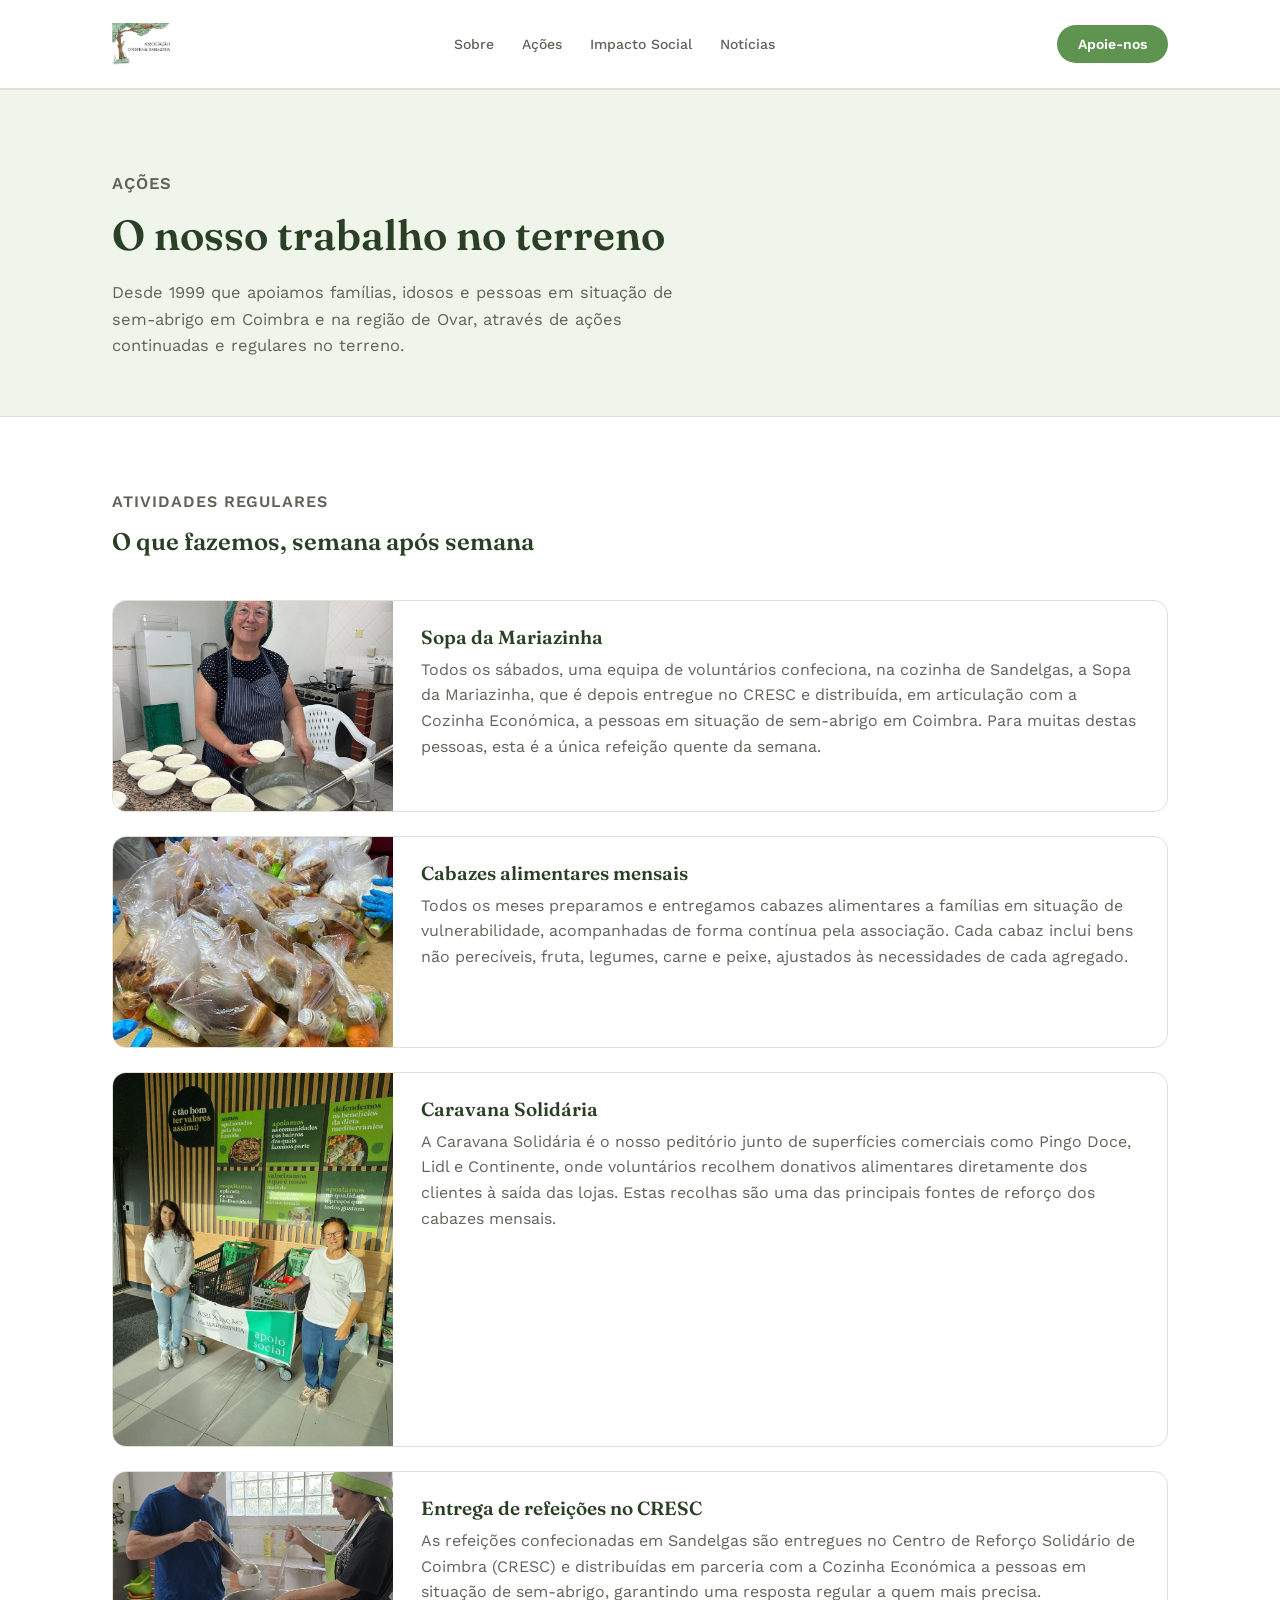
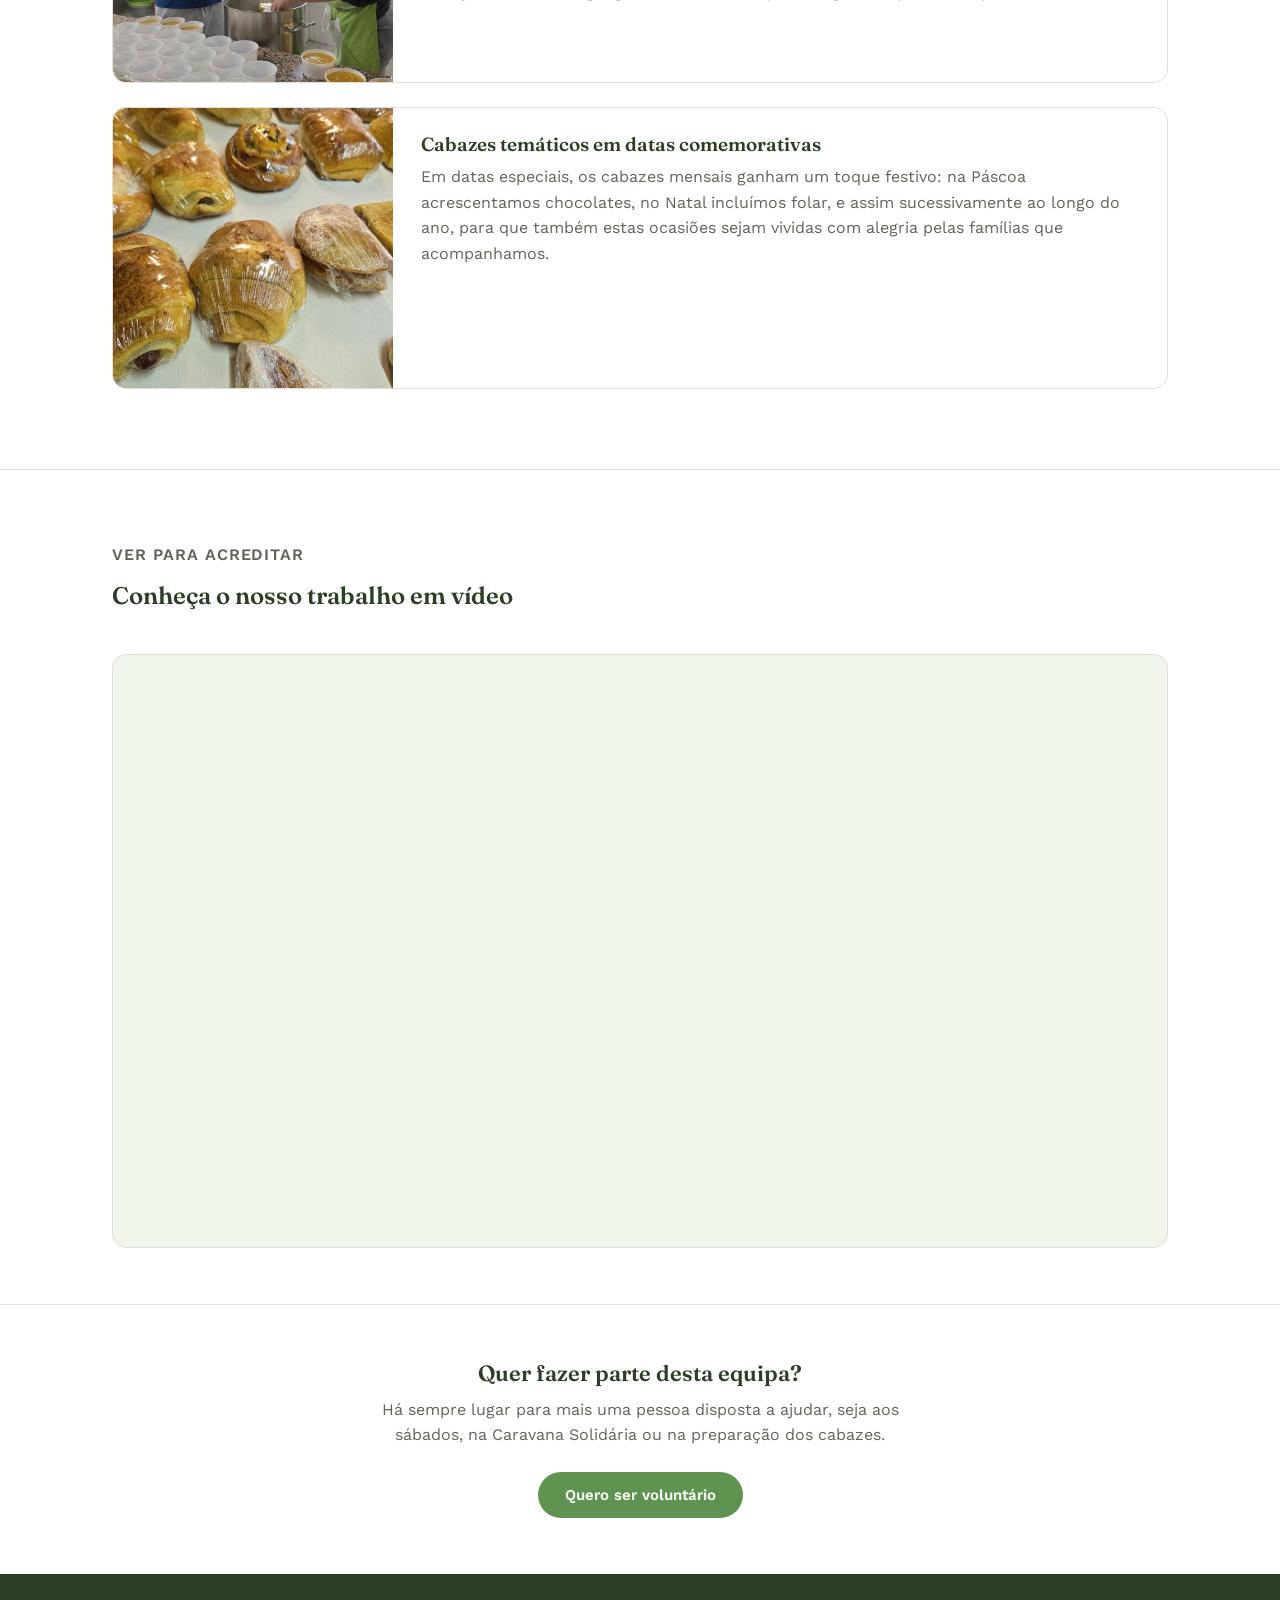
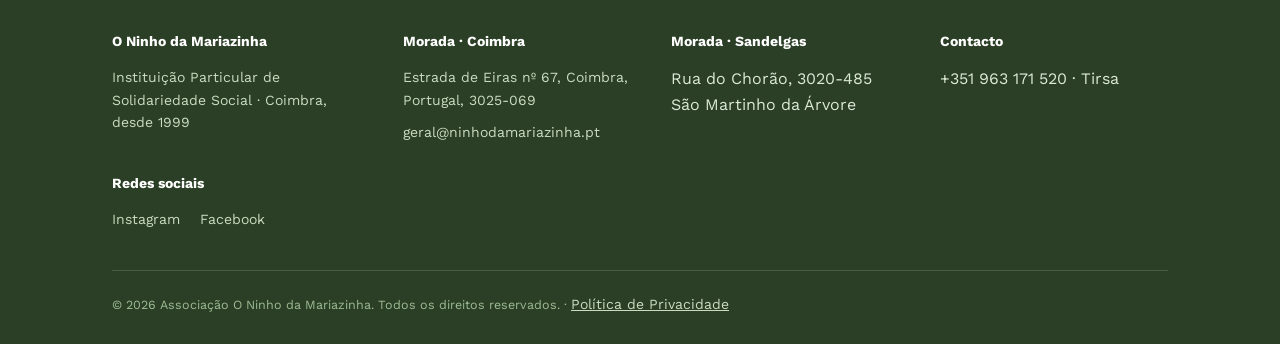
==== acoes.html @ 470adc54 "Primeira versão do site Upload inicial: páginas HTML, CSS, JS e imagens" ====
<!DOCTYPE html>
<html lang="pt-PT">
<head>
<meta charset="UTF-8">
<meta name="viewport" content="width=device-width, initial-scale=1.0">
<title>Ações · O Ninho da Mariazinha</title>
<link rel="preconnect" href="https://fonts.googleapis.com">
<link rel="preconnect" href="https://fonts.gstatic.com" crossorigin>
<link href="https://fonts.googleapis.com/css2?family=Fraunces:opsz,wght@9..144,450;9..144,560;9..144,650&family=Work+Sans:wght@400;500;600&display=swap" rel="stylesheet">
<link rel="stylesheet" href="css/style.css">
</head>
<body>
<header>
  <nav class="wrap">
    <a class="brand" href="index.html">
      <img src="images/logo.jpg" alt="Logótipo da Associação O Ninho da Mariazinha">
    </a>
    <div class="navlinks">
      <a href="sobre.html">Sobre</a>
      <a href="acoes.html">Ações</a>
      <a href="impacto.html">Impacto Social</a>
      <a href="noticias.html">Notícias</a>
    </div>
    <div class="nav-actions">
      <button type="button" class="btn btn-solid" data-modal-open="modal-apoiar" style="padding:10px 20px;font-size:14px;">Apoie-nos</button>
      <button type="button" class="nav-toggle" id="navToggle" aria-label="Abrir menu" aria-controls="mobileMenu" aria-expanded="false">
        <span></span><span></span><span></span>
      </button>
    </div>
  </nav>
  <div class="mobile-menu" id="mobileMenu">
    <a href="sobre.html">Sobre</a>
    <a href="acoes.html">Ações</a>
    <a href="impacto.html">Impacto Social</a>
    <a href="noticias.html">Notícias</a>
  </div>
</header>
<section class="page-hero">
  <div class="wrap">
    <p class="eyebrow">Ações</p>
    <h1>O nosso trabalho no terreno</h1>
    <p>Desde 1999 que apoiamos famílias, idosos e pessoas em situação de sem-abrigo em Coimbra e na região de Ovar, através de ações continuadas e regulares no terreno.</p>
  </div>
</section>
<section class="page-section">
  <div class="wrap">
    <div class="section-head">
      <p class="eyebrow">Atividades regulares</p>
      <h2 style="font-size:24px;">O que fazemos, semana após semana</h2>
    </div>

    <div class="activity-card">
      <img src="images/hero-sopa.jpg" alt="Voluntária serve sopa com um sorriso, junto a tigelas em fila">
      <div class="activity-card-body">
        <h3>Sopa da Mariazinha</h3>
        <p>Todos os sábados, uma equipa de voluntários confeciona, na cozinha de Sandelgas, a Sopa da Mariazinha, que é depois entregue no CRESC e distribuída, em articulação com a Cozinha Económica, a pessoas em situação de sem-abrigo em Coimbra. Para muitas destas pessoas, esta é a única refeição quente da semana.</p>
      </div>
    </div>

    <div class="activity-card">
      <img src="images/hero-cabazes.jpg" alt="Voluntários preparam sacos com pão e fruta para os cabazes">
      <div class="activity-card-body">
        <h3>Cabazes alimentares mensais</h3>
        <p>Todos os meses preparamos e entregamos cabazes alimentares a famílias em situação de vulnerabilidade, acompanhadas de forma contínua pela associação. Cada cabaz inclui bens não perecíveis, fruta, legumes, carne e peixe, ajustados às necessidades de cada agregado.</p>
      </div>
    </div>

    <div class="activity-card">
      <img src="images/caravana-pingo-doce.jpg" alt="Voluntárias junto a carrinhos de donativos recolhidos numa loja Pingo Doce">
      <div class="activity-card-body">
        <h3>Caravana Solidária</h3>
        <p>A Caravana Solidária é o nosso peditório junto de superfícies comerciais como Pingo Doce, Lidl e Continente, onde voluntários recolhem donativos alimentares diretamente dos clientes à saída das lojas. Estas recolhas são uma das principais fontes de reforço dos cabazes mensais.</p>
      </div>
    </div>

    <div class="activity-card">
      <img src="images/hero-refeicoes.jpg" alt="Voluntários servem refeições em recipientes individuais">
      <div class="activity-card-body">
        <h3>Entrega de refeições no CRESC</h3>
        <p>As refeições confecionadas em Sandelgas são entregues no Centro de Reforço Solidário de Coimbra (CRESC) e distribuídas em parceria com a Cozinha Económica a pessoas em situação de sem-abrigo, garantindo uma resposta regular a quem mais precisa.</p>
      </div>
    </div>

    <div class="activity-card">
      <img src="images/insta-doces.jpg" alt="Doces e pastelaria doados para distribuição">
      <div class="activity-card-body">
        <h3>Cabazes temáticos em datas comemorativas</h3>
        <p>Em datas especiais, os cabazes mensais ganham um toque festivo: na Páscoa acrescentamos chocolates, no Natal incluímos folar, e assim sucessivamente ao longo do ano, para que também estas ocasiões sejam vividas com alegria pelas famílias que acompanhamos.</p>
      </div>
    </div>
  </div>
</section>

<section class="page-section">
  <div class="wrap">
    <div class="section-head">
      <p class="eyebrow">Ver para acreditar</p>
      <h2 style="font-size:24px;">Conheça o nosso trabalho em vídeo</h2>
    </div>
    <div class="video-frame">
      <iframe src="https://www.youtube.com/embed/vOc7IPWO5_0" title="Vídeo institucional O Ninho da Mariazinha" allowfullscreen></iframe>
    </div>
  </div>
</section>

<section class="page-section">
  <div class="wrap" style="text-align:center;">
    <h2 style="font-size:22px;">Quer fazer parte desta equipa?</h2>
    <p style="color:var(--ink-muted);max-width:56ch;margin:0 auto 24px;">Há sempre lugar para mais uma pessoa disposta a ajudar, seja aos sábados, na Caravana Solidária ou na preparação dos cabazes.</p>
    <button type="button" class="btn btn-solid" data-modal-open="modal-voluntario">Quero ser voluntário</button>
  </div>
</section>
<footer id="contacto">
  <div class="wrap">
    <div class="footer-grid footer-grid-4">
      <div>
        <h4>O Ninho da Mariazinha</h4>
        <p>Instituição Particular de Solidariedade Social · Coimbra, desde 1999</p>
      </div>
      <div>
        <h4>Morada · Coimbra</h4>
        <div class="footer-links">
          <a href="https://www.bing.com/maps/default.aspx?v=2&pc=FACEBK&mid=8100&where1=Estrada%20de%20Eiras%20n%C2%BA%2067%2C%20Coimbra%2C%20Portugal%2C%203025-069&FORM=FBKPL1&mkt=pt-BR&fbclid=IwcGRvZgVleHRuA2FlbQIxMABicmlkETFWUWZBYTJTanJzSTl5VUpOc3J0YwZhcHBfaWQQMjIyMDM5MTc4ODIwMDg5MgABHkeAMzzldn3M7aod7VmQgZO0MHVsaG9sJc5rv_Pp_l0d0TvkujifLpFq2Ile_aem_R7mzMj0BmC3dVdnV1_wiUA" target="_blank" rel="noopener">Estrada de Eiras nº 67, Coimbra, Portugal, 3025-069</a>
          <a href="mailto:geral@ninhodamariazinha.pt">geral@ninhodamariazinha.pt</a>
        </div>
      </div>
      <div>
        <h4>Morada · Sandelgas</h4>
        <div class="footer-links">
          <span>Rua do Chorão, 3020-485 São Martinho da Árvore</span>
        </div>
      </div>
      <div>
        <h4>Contacto</h4>
        <div class="footer-links">
          <span>+351 963 171 520 · Tirsa</span>
        </div>
      </div>
    </div>
    <div class="footer-grid" style="margin-top:-16px;">
      <div>
        <h4>Redes sociais</h4>
        <div class="footer-links" style="flex-direction:row;gap:20px;">
          <a href="https://www.instagram.com/oninhodamariazinha/" target="_blank" rel="noopener">Instagram</a>
          <a href="https://www.facebook.com/ONinhodaMariazinha" target="_blank" rel="noopener">Facebook</a>
        </div>
      </div>
    </div>
    <div class="footer-bottom">
      © 2026 Associação O Ninho da Mariazinha. Todos os direitos reservados. · <a href="privacidade.html" style="text-decoration:underline;">Política de Privacidade</a>
    </div>
  </div>
</footer>
<div class="modal-overlay" id="modal-apoiar" aria-hidden="true">
  <div class="modal" role="dialog" aria-modal="true" aria-labelledby="modal-apoiar-title">
    <button type="button" class="modal-close" data-modal-close aria-label="Fechar">&times;</button>
    <h3 id="modal-apoiar-title">Como pode apoiar-nos</h3>
    <p class="modal-lead">Escolha o perfil que melhor se aplica a si para ver as formas de apoio disponíveis.</p>

    <div class="toggle-group" role="tablist" aria-label="Tipo de apoiante">
      <button type="button" class="toggle-btn is-active" data-toggle-target="pessoa" role="tab" aria-selected="true">Pessoa singular</button>
      <button type="button" class="toggle-btn" data-toggle-target="empresa" role="tab" aria-selected="false">Empresa</button>
    </div>

    <div class="toggle-panel" data-panel="pessoa">
      <div class="modal-option">
        <h4>Donativo monetário</h4>
        <p>Transferência bancária (IBAN a confirmar) ou MB WAY. Qualquer valor faz a diferença no apoio a famílias, idosos e pessoas em situação de sem-abrigo.</p>
      </div>
      <div class="modal-option">
        <h4>Donativo de alimentos</h4>
        <p>Pode entregar bens alimentares não perecíveis na nossa sede, em Coimbra. Recomendamos contactar-nos antes por email para combinar o melhor horário de entrega.</p>
      </div>
      <div class="modal-option">
        <h4>Voluntariado</h4>
        <p>Dedique parte do seu tempo às nossas ações regulares. <a href="voluntariado.html">Saiba como ser voluntário</a>.</p>
      </div>
    </div>

    <div class="toggle-panel" data-panel="empresa" hidden>
      <div class="modal-option">
        <h4>Mecenato empresarial</h4>
        <p>Parcerias regulares de apoio financeiro ou em espécie, com benefícios fiscais associados ao mecenato social. Contacte-nos para conhecer as condições.</p>
      </div>
      <div class="modal-option">
        <h4>Doação de bens ou serviços</h4>
        <p>Alimentos, equipamentos ou serviços úteis à nossa atividade diária, entregues na nossa sede ou recolhidos por acordo prévio.</p>
      </div>
      <div class="modal-option">
        <h4>Voluntariado corporativo</h4>
        <p>Organize com a sua equipa uma ação de voluntariado junto da associação, em datas a combinar.</p>
      </div>
    </div>

    <p class="modal-note">Para conhecer todas as formas de apoio em detalhe, visite a nossa <a href="apoiar.html">página de Apoie-nos</a>.</p>

    <div class="modal-contact-footer">
      <p class="modal-note" style="margin-top:0;">Tem dúvidas ou questões? Contacte-nos:</p>
      <div class="modal-contact-links">
        <a href="mailto:geral@ninhodamariazinha.pt">geral@ninhodamariazinha.pt</a>
        <a href="https://wa.me/351963171520" target="_blank" rel="noopener">WhatsApp: +351 963 171 520</a>
      </div>
    </div>
  </div>
</div>
<div class="modal-overlay" id="modal-voluntario" aria-hidden="true">
  <div class="modal" role="dialog" aria-modal="true" aria-labelledby="modal-voluntario-title">
    <button type="button" class="modal-close" data-modal-close aria-label="Fechar">&times;</button>
    <h3 id="modal-voluntario-title">Quero ser voluntário</h3>
    <p class="modal-lead">O primeiro passo é preencher um formulário breve, para conhecermos a sua disponibilidade e áreas de interesse. Depois de enviar, a nossa equipa entrará em contacto consigo.</p>
    <a class="btn btn-solid" href="https://forms.gle/SUBSTITUIR-PELO-LINK-DO-FORMULARIO-GOOGLE" target="_blank" rel="noopener" style="width:100%;justify-content:center;">Preencher formulário</a>
    <p class="modal-note">Prefere falar diretamente connosco? Escreva para <a href="mailto:geral@ninhodamariazinha.pt">geral@ninhodamariazinha.pt</a> ou envie mensagem para o WhatsApp <a href="https://wa.me/351963171520" target="_blank" rel="noopener">+351 963 171 520</a>.</p>
  </div>
</div>
<script src="js/main.js"></script>
</body>
</html>
---- css/style.css ----
:root{
    --bg:#FFFFFF;
    --bg-tint:#EFF5EA;
    --green:#92BD85;
    --green-btn:#5F9350;
    --green-dark:#3F5C38;
    --green-deep:#2A3F25;
    --ink:#22221F;
    --ink-muted:#63625A;
    --border:#E3E0D3;
    --radius:14px;
    --maxw:1120px;
  }
  *{box-sizing:border-box;}
  html{scroll-behavior:smooth;}
  body{
    margin:0;
    background:var(--bg);
    color:var(--ink);
    font-family:'Work Sans',sans-serif;
    line-height:1.6;
    -webkit-font-smoothing:antialiased;
  }
  h1,h2,h3{
    font-family:'Fraunces',serif;
    font-weight:600;
    color:var(--green-deep);
    margin:0 0 .5em;
    line-height:1.15;
  }
  a{color:inherit;text-decoration:none;}
  a:focus-visible,button:focus-visible{outline:2px solid var(--green-dark);outline-offset:3px;}
  .wrap{max-width:var(--maxw);margin:0 auto;padding:0 32px;}
  .eyebrow{
    font-family:'Work Sans',sans-serif;
    font-size:13px;
    font-weight:600;
    letter-spacing:.06em;
    text-transform:uppercase;
    color:var(--green-dark);
    display:flex;
    align-items:center;
    gap:8px;
    margin-bottom:14px;
  }
  .eyebrow svg{flex-shrink:0;}
  .btn{
    display:inline-flex;
    align-items:center;
    gap:8px;
    padding:13px 26px;
    border-radius:999px;
    font-family:'Work Sans',sans-serif;
    font-weight:600;
    font-size:15px;
    border:1px solid transparent;
    cursor:pointer;
    transition:transform .15s ease, background .2s ease;
  }
  .btn:hover{transform:translateY(-1px);}
  button.btn{background-color:transparent;}
  button.btn.btn-solid{background-color:var(--green-btn);}
  .btn-solid{background:var(--green-btn);color:#fff;}
  .btn-solid:hover{background:var(--green-dark);}
  .btn-outline{background:transparent;border-color:var(--border);color:var(--ink);}
  .btn-outline:hover{border-color:var(--green-dark);}

  /* Nav */
  header{
    position:sticky;top:0;z-index:40;
    background:rgba(255,255,255,.92);
    backdrop-filter:blur(6px);
    border-bottom:1px solid var(--border);
  }
  nav.wrap{display:flex;align-items:center;justify-content:space-between;padding:14px 32px;gap:24px;}
  .brand{display:flex;align-items:center;gap:12px;}
  .brand img{height:52px;width:52px;object-fit:contain;}
  .brand span{font-family:'Fraunces',serif;font-weight:600;font-size:16px;color:var(--green-deep);}
  .navlinks{display:flex;gap:28px;font-size:14px;font-weight:500;}
  .navlinks a{color:var(--ink-muted);}
  .navlinks a:hover{color:var(--green-deep);}
  @media (max-width:760px){.navlinks{display:none;}}

  /* Hero */
  .hero{padding:88px 0 96px;}
  .hero .wrap{display:grid;grid-template-columns:1.1fr .9fr;gap:56px;align-items:center;}
  .hero h1{font-size:44px;max-width:15ch;}
  .hero p{font-size:17px;color:var(--ink-muted);max-width:46ch;margin-bottom:32px;}
  .hero-actions{display:flex;gap:14px;flex-wrap:wrap;}
  .hero-visual{border-radius:var(--radius);overflow:hidden;aspect-ratio:1/1;background:var(--bg-tint);position:relative;}
  .hero-visual img{width:100%;height:100%;object-fit:cover;display:block;}
  .slider{position:relative;width:100%;height:100%;}
  .slider .slide{position:absolute;inset:0;opacity:0;transition:opacity 1.1s ease;}
  .slider .slide.active{opacity:1;}
  .slider-dots{position:absolute;left:0;right:0;bottom:18px;display:flex;justify-content:center;gap:9px;z-index:2;}
  .slider-dots button{width:9px;height:9px;border-radius:999px;border:none;padding:0;background:rgba(255,255,255,.55);cursor:pointer;transition:background .2s ease, transform .2s ease;}
  .slider-dots button.active{background:#fff;transform:scale(1.25);}
  .slider-dots button:focus-visible{outline:2px solid #fff;outline-offset:2px;}
  @media (prefers-reduced-motion: reduce){.slider .slide{transition:none;}}
  @media (max-width:860px){.hero-visual{aspect-ratio:4/3;}}
  @media (max-width:860px){.hero .wrap{grid-template-columns:1fr;}.hero{padding:56px 0 64px;}.hero h1{font-size:32px;}}

  section{padding:80px 0;border-top:1px solid var(--border);}
  .section-head{max-width:56ch;margin-bottom:44px;}
  .section-head p{color:var(--ink-muted);font-size:16px;}

  /* Ações cards */
  .cards3{display:grid;grid-template-columns:repeat(3,1fr);gap:24px;}
  .card{border:1px solid var(--border);border-radius:var(--radius);padding:28px;}
  .card .icon{width:38px;height:38px;margin-bottom:18px;color:var(--green-dark);}
  .card h3{font-size:18px;margin-bottom:8px;}
  .card p{font-size:14.5px;color:var(--ink-muted);margin:0;}
  @media (max-width:860px){.cards3{grid-template-columns:1fr;}}

  /* Impacto */
  .impacto{background:var(--bg-tint);}
  .stat-row{display:grid;grid-template-columns:repeat(3,1fr);gap:24px;margin-bottom:48px;}
  .stat{border-left:2px solid var(--green);padding-left:18px;}
  .stat .num{font-family:'Fraunces',serif;font-size:32px;font-weight:600;color:var(--green-deep);display:block;}
  .stat .lbl{font-size:13.5px;color:var(--ink-muted);}
  .chart-card{background:#fff;border:1px solid var(--border);border-radius:var(--radius);padding:28px;}
  .chart-caption{font-size:13px;color:var(--ink-muted);margin-top:14px;}
  .impact-row{display:grid;grid-template-columns:repeat(3,1fr);gap:24px;align-items:stretch;}
  .impact-row>*{height:380px;}
  .chart-card{display:flex;flex-direction:column;}
  .chart-canvas-wrap{position:relative;flex:1;min-height:0;}
  .chart-canvas-wrap canvas{position:absolute;inset:0;width:100%!important;height:100%!important;}
  .impact-row img{width:100%;height:100%;object-fit:cover;border-radius:var(--radius);display:block;}
  @media (max-width:860px){.impact-row{grid-template-columns:1fr;}.impact-row>*{height:320px;}}
  @media (max-width:760px){.stat-row{grid-template-columns:1fr;gap:20px;}}

  /* Apoie-nos */
  .apoie .wrap{display:grid;grid-template-columns:1fr 1fr;gap:56px;align-items:start;}
  .apoie ul{list-style:none;margin:0 0 32px;padding:0;display:flex;flex-direction:column;gap:14px;}
  .apoie li{display:flex;gap:12px;font-size:15px;align-items:flex-start;}
  .apoie li svg{flex-shrink:0;margin-top:3px;color:var(--green-dark);}
  @media (max-width:860px){.apoie .wrap{grid-template-columns:1fr;}}

  /* Voluntário */
  .voluntario{background:var(--green-deep);color:#fff;}
  .voluntario h2{color:#fff;}
  .voluntario .wrap{display:grid;grid-template-columns:1fr 1fr;gap:56px;align-items:center;}
  .quote{font-family:'Fraunces',serif;font-size:21px;font-weight:500;line-height:1.5;margin-bottom:16px;}
  .quote-by{font-size:13.5px;color:#C9DCC2;}
  .voluntario .eyebrow{color:#C9DCC2;}
  .voluntario p.lead{color:#DCE9D6;font-size:16px;margin-bottom:28px;}
  .voluntario .btn-solid{background:#fff;color:var(--green-deep);}
  .voluntario .btn-solid:hover{background:var(--bg-tint);}
  @media (max-width:860px){.voluntario .wrap{grid-template-columns:1fr;}}

  /* Notícias */
  .news3{display:grid;grid-template-columns:repeat(3,1fr);gap:24px;}
  .news-card{display:block;border:1px solid var(--border);border-radius:var(--radius);overflow:hidden;transition:border-color .2s ease;}
  .news-card:hover{border-color:var(--green-dark);}
  .news-card img{width:100%;aspect-ratio:16/10;object-fit:cover;display:block;}
  .news-body{padding:20px;}
  .news-source{font-size:12px;color:var(--green-dark);font-weight:600;text-transform:uppercase;letter-spacing:.04em;}
  .news-body h3{font-size:16px;margin:8px 0;}
  .news-body p{font-size:14px;color:var(--ink-muted);margin:0;}
  @media (max-width:860px){.news3{grid-template-columns:1fr;}}

  /* Instagram */
  .insta .head-row{display:flex;justify-content:space-between;align-items:flex-end;flex-wrap:wrap;gap:16px;margin-bottom:32px;}
  .insta-grid{display:grid;grid-template-columns:repeat(4,1fr);gap:16px;}
  .insta-grid img{width:100%;aspect-ratio:1/1;object-fit:cover;border-radius:10px;display:block;}
  @media (max-width:760px){.insta-grid{grid-template-columns:repeat(2,1fr);}}

  /* Parceiros */
  .partners-grid{display:grid;grid-template-columns:repeat(5,1fr);gap:16px;}
  .partner-box{border:1px solid var(--border);border-radius:10px;height:76px;display:flex;align-items:center;justify-content:center;font-family:'Work Sans',sans-serif;font-weight:600;color:var(--ink-muted);font-size:14px;}
  @media (max-width:760px){.partners-grid{grid-template-columns:repeat(2,1fr);}}

  footer{background:var(--green-deep);color:#DCE9D6;padding:56px 0 28px;}
  .footer-grid{display:grid;grid-template-columns:1.4fr 1fr 1fr;gap:40px;margin-bottom:40px;}
  footer h4{font-family:'Work Sans',sans-serif;color:#fff;font-size:14px;margin:0 0 14px;}
  footer p, footer a{font-size:14px;color:#C9DCC2;}
  footer a:hover{color:#fff;}
  .footer-links{display:flex;flex-direction:column;gap:10px;}
  .footer-bottom{border-top:1px solid rgba(255,255,255,.15);padding-top:22px;font-size:12.5px;color:#9FBB95;}
  @media (max-width:760px){.footer-grid{grid-template-columns:1fr;}}

  .modal-overlay{
    position:fixed;inset:0;background:rgba(34,34,31,.55);
    display:none;align-items:center;justify-content:center;
    padding:24px;z-index:1000;
  }
  .modal-overlay.is-open{display:flex;}
  .modal{
    background:var(--bg);border-radius:var(--radius);
    max-width:520px;width:100%;max-height:88vh;overflow-y:auto;
    padding:32px;position:relative;
    box-shadow:0 20px 60px rgba(34,34,31,.25);
  }
  .modal h3{margin-bottom:4px;}
  .modal .modal-lead{color:var(--ink-muted);margin:0 0 20px;font-size:15px;}
  .modal-close{
    position:absolute;top:16px;right:16px;
    width:32px;height:32px;border-radius:50%;border:1px solid var(--border);
    background:var(--bg);cursor:pointer;font-size:16px;line-height:1;
    display:flex;align-items:center;justify-content:center;color:var(--ink-muted);
  }
  .modal-close:hover{background:var(--bg-tint);}
  .modal-option{
    border:1px solid var(--border);border-radius:var(--radius);
    padding:16px 18px;margin-bottom:12px;
  }
  .modal-option h4{margin:0 0 6px;font-family:'Fraunces',serif;font-size:17px;color:var(--green-deep);}
  .modal-option p{margin:0;font-size:14px;color:var(--ink-muted);}
  .modal-option a{color:var(--green-dark);font-weight:600;text-decoration:underline;}
  .modal-field{margin-bottom:14px;}
  .modal-field label{display:block;font-size:13px;font-weight:600;margin-bottom:6px;color:var(--ink);}
  .modal-field input,.modal-field textarea{
    width:100%;padding:10px 12px;border:1px solid var(--border);border-radius:8px;
    font-family:'Work Sans',sans-serif;font-size:14px;color:var(--ink);
  }
  .modal-field textarea{resize:vertical;min-height:80px;}
  .modal-note{font-size:13px;color:var(--ink-muted);margin-top:12px;}


  .page-hero{padding:64px 0 40px;background:var(--bg-tint);}
  .page-hero h1{font-size:clamp(28px,4vw,42px);}
  .page-hero p{max-width:60ch;color:var(--ink-muted);font-size:16.5px;}
  .page-section{padding:56px 0;}
  .page-section + .page-section{border-top:1px solid var(--border);}
  .content-card{
    border:1px solid var(--border);border-radius:var(--radius);
    padding:26px 28px;margin-bottom:18px;background:var(--bg);
  }
  .content-card h3{font-size:19px;margin-bottom:8px;}
  .content-card p{margin:0;color:var(--ink-muted);}


/* ==== Page-specific components (hero pages, content cards, activities) ==== */

  .page-hero{padding:64px 0 40px;background:var(--bg-tint);}
  .page-hero h1{font-size:clamp(28px,4vw,42px);}
  .page-hero p{max-width:60ch;color:var(--ink-muted);font-size:16.5px;}
  .page-section{padding:56px 0;}
  .page-section + .page-section{border-top:1px solid var(--border);}
  .content-card{
    border:1px solid var(--border);border-radius:var(--radius);
    padding:26px 28px;margin-bottom:18px;background:var(--bg);
  }
  .content-card h3{font-size:19px;margin-bottom:8px;}
  .content-card p{margin:0;color:var(--ink-muted);}
  .content-card p + p{margin-top:10px;}
  .activity-card{border:1px solid var(--border);border-radius:var(--radius);overflow:hidden;margin-bottom:24px;display:grid;grid-template-columns:280px 1fr;}
  .activity-card img{width:100%;height:100%;object-fit:cover;display:block;min-height:200px;}
  .activity-card-body{padding:26px 28px;}
  .activity-card-body h3{font-size:19px;margin-bottom:8px;}
  .activity-card-body p{margin:0;color:var(--ink-muted);}
  @media (max-width:760px){.activity-card{grid-template-columns:1fr;}.activity-card img{min-height:180px;}}
  .video-frame{position:relative;width:100%;aspect-ratio:16/9;border-radius:var(--radius);overflow:hidden;background:var(--bg-tint);border:1px solid var(--border);}
  .video-frame iframe{position:absolute;inset:0;width:100%;height:100%;border:0;}
  .illustrative-note{font-size:12.5px;color:var(--ink-muted);margin-top:8px;font-style:italic;}


/* ==== Support modal (toggle pessoa/empresa) ==== */

  .toggle-group{display:flex;background:var(--bg-tint);border-radius:999px;padding:4px;margin:18px 0 20px;gap:4px;}
  .toggle-btn{flex:1;border:none;background:transparent;padding:9px 14px;border-radius:999px;font-family:'Work Sans',sans-serif;font-weight:600;font-size:13.5px;color:var(--ink-muted);cursor:pointer;transition:background .2s ease,color .2s ease;}
  .toggle-btn.is-active{background:var(--green-btn);color:#fff;}
  .toggle-panel[hidden]{display:none;}
  .modal-contact-footer{border-top:1px solid var(--border);margin-top:8px;padding-top:16px;}
  .modal-contact-links{display:flex;flex-direction:column;gap:8px;margin-top:8px;}
  .modal-contact-links a{color:var(--green-dark);font-weight:600;text-decoration:underline;font-size:14px;}


/* ==== Header logo, mobile hamburger menu, footer 4-col ==== */

  .brand{display:flex;align-items:center;}
  .brand img{height:60px;width:60px;object-fit:contain;}
  .nav-actions{display:flex;align-items:center;gap:12px;}
  .nav-toggle{display:none;flex-direction:column;justify-content:center;align-items:center;gap:5px;width:36px;height:36px;border:none;background:transparent;cursor:pointer;padding:0;flex-shrink:0;}
  .nav-toggle span{display:block;width:22px;height:2px;background:var(--green-deep);border-radius:2px;transition:transform .2s ease,opacity .2s ease;}
  .mobile-menu{display:none;flex-direction:column;padding:6px 32px 16px;border-top:1px solid var(--border);background:#fff;}
  .mobile-menu a{padding:13px 0;font-size:15px;font-weight:500;color:var(--ink-muted);border-bottom:1px solid var(--border);}
  .mobile-menu a:last-child{border-bottom:none;}
  .mobile-menu.is-open{display:flex;}
  @media (max-width:760px){
    .navlinks{display:none;}
    .nav-toggle{display:flex;}
    .brand img{height:48px;width:48px;}
  }
  .footer-grid-4{grid-template-columns:1.1fr 1fr 1fr 1fr;}
  @media (max-width:900px){.footer-grid-4{grid-template-columns:1fr 1fr;}}
  @media (max-width:760px){.footer-grid-4{grid-template-columns:1fr;}}
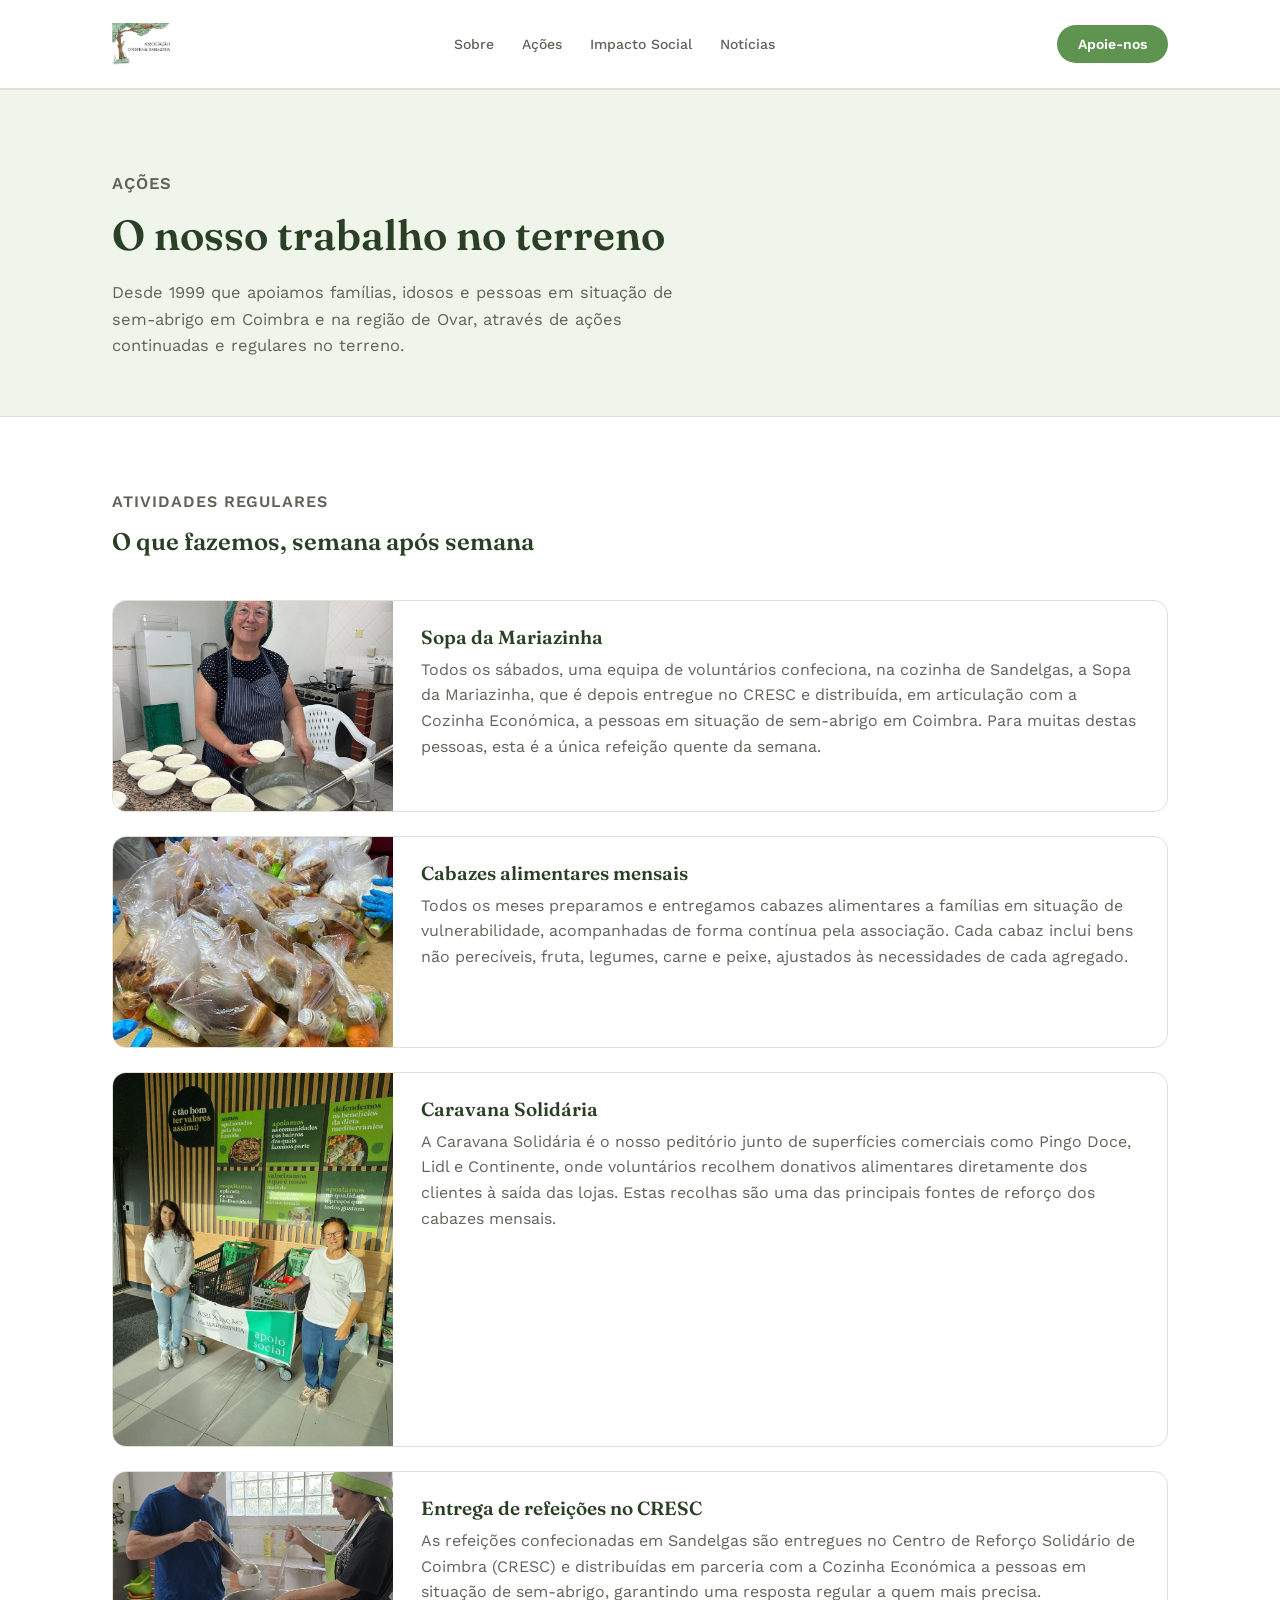
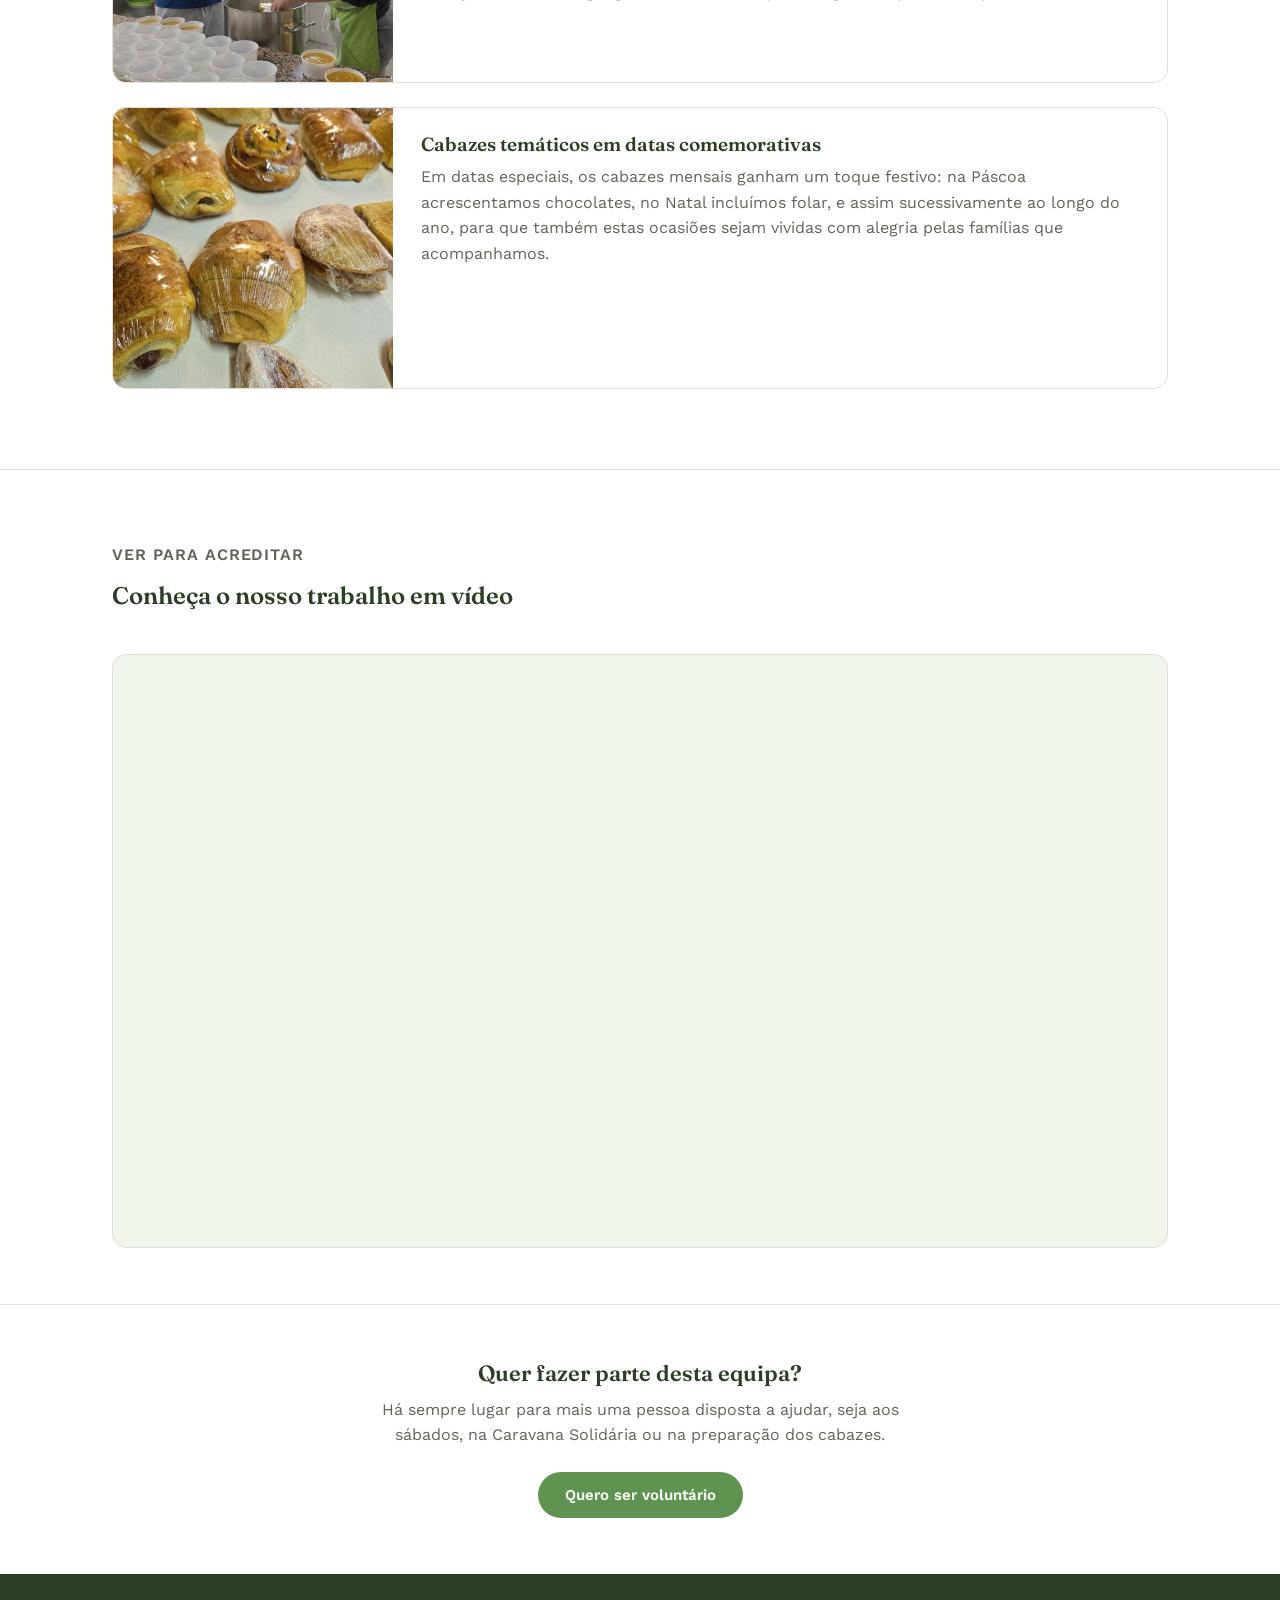
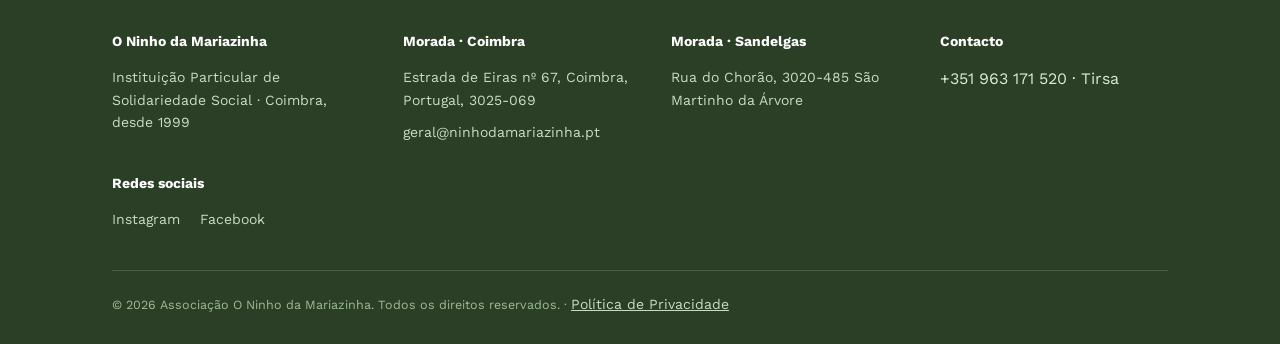
==== commit a581e1a9: "Substituição dos arquivos" ====
--- a/acoes.html
+++ b/acoes.html
@@ -22,7 +22,7 @@
       <a href="noticias.html">Notícias</a>
     </div>
     <div class="nav-actions">
-      <button type="button" class="btn btn-solid" data-modal-open="modal-apoiar" style="padding:10px 20px;font-size:14px;">Apoie-nos</button>
+      <button type="button" class="btn btn-solid btn-nav" data-modal-open="modal-apoiar">Apoie-nos</button>
       <button type="button" class="nav-toggle" id="navToggle" aria-label="Abrir menu" aria-controls="mobileMenu" aria-expanded="false">
         <span></span><span></span><span></span>
       </button>
@@ -46,7 +46,7 @@
   <div class="wrap">
     <div class="section-head">
       <p class="eyebrow">Atividades regulares</p>
-      <h2 style="font-size:24px;">O que fazemos, semana após semana</h2>
+      <h2 class="h2-md">O que fazemos, semana após semana</h2>
     </div>
 
     <div class="activity-card">
@@ -95,7 +95,7 @@
   <div class="wrap">
     <div class="section-head">
       <p class="eyebrow">Ver para acreditar</p>
-      <h2 style="font-size:24px;">Conheça o nosso trabalho em vídeo</h2>
+      <h2 class="h2-md">Conheça o nosso trabalho em vídeo</h2>
     </div>
     <div class="video-frame">
       <iframe src="https://www.youtube.com/embed/vOc7IPWO5_0" title="Vídeo institucional O Ninho da Mariazinha" allowfullscreen></iframe>
@@ -104,53 +104,15 @@
 </section>
 
 <section class="page-section">
-  <div class="wrap" style="text-align:center;">
-    <h2 style="font-size:22px;">Quer fazer parte desta equipa?</h2>
-    <p style="color:var(--ink-muted);max-width:56ch;margin:0 auto 24px;">Há sempre lugar para mais uma pessoa disposta a ajudar, seja aos sábados, na Caravana Solidária ou na preparação dos cabazes.</p>
+  <div class="wrap text-center">
+    <h2 class="h2-sm">Quer fazer parte desta equipa?</h2>
+    <p class="section-cta-text">Há sempre lugar para mais uma pessoa disposta a ajudar, seja aos sábados, na Caravana Solidária ou na preparação dos cabazes.</p>
     <button type="button" class="btn btn-solid" data-modal-open="modal-voluntario">Quero ser voluntário</button>
   </div>
 </section>
-<footer id="contacto">
-  <div class="wrap">
-    <div class="footer-grid footer-grid-4">
-      <div>
-        <h4>O Ninho da Mariazinha</h4>
-        <p>Instituição Particular de Solidariedade Social · Coimbra, desde 1999</p>
-      </div>
-      <div>
-        <h4>Morada · Coimbra</h4>
-        <div class="footer-links">
-          <a href="https://www.bing.com/maps/default.aspx?v=2&pc=FACEBK&mid=8100&where1=Estrada%20de%20Eiras%20n%C2%BA%2067%2C%20Coimbra%2C%20Portugal%2C%203025-069&FORM=FBKPL1&mkt=pt-BR&fbclid=IwcGRvZgVleHRuA2FlbQIxMABicmlkETFWUWZBYTJTanJzSTl5VUpOc3J0YwZhcHBfaWQQMjIyMDM5MTc4ODIwMDg5MgABHkeAMzzldn3M7aod7VmQgZO0MHVsaG9sJc5rv_Pp_l0d0TvkujifLpFq2Ile_aem_R7mzMj0BmC3dVdnV1_wiUA" target="_blank" rel="noopener">Estrada de Eiras nº 67, Coimbra, Portugal, 3025-069</a>
-          <a href="mailto:geral@ninhodamariazinha.pt">geral@ninhodamariazinha.pt</a>
-        </div>
-      </div>
-      <div>
-        <h4>Morada · Sandelgas</h4>
-        <div class="footer-links">
-          <span>Rua do Chorão, 3020-485 São Martinho da Árvore</span>
-        </div>
-      </div>
-      <div>
-        <h4>Contacto</h4>
-        <div class="footer-links">
-          <span>+351 963 171 520 · Tirsa</span>
-        </div>
-      </div>
-    </div>
-    <div class="footer-grid" style="margin-top:-16px;">
-      <div>
-        <h4>Redes sociais</h4>
-        <div class="footer-links" style="flex-direction:row;gap:20px;">
-          <a href="https://www.instagram.com/oninhodamariazinha/" target="_blank" rel="noopener">Instagram</a>
-          <a href="https://www.facebook.com/ONinhodaMariazinha" target="_blank" rel="noopener">Facebook</a>
-        </div>
-      </div>
-    </div>
-    <div class="footer-bottom">
-      © 2026 Associação O Ninho da Mariazinha. Todos os direitos reservados. · <a href="privacidade.html" style="text-decoration:underline;">Política de Privacidade</a>
-    </div>
-  </div>
-</footer>
+
+<div id="footer-placeholder"></div>
+
 <div class="modal-overlay" id="modal-apoiar" aria-hidden="true">
   <div class="modal" role="dialog" aria-modal="true" aria-labelledby="modal-apoiar-title">
     <button type="button" class="modal-close" data-modal-close aria-label="Fechar">&times;</button>
@@ -195,7 +157,7 @@
     <p class="modal-note">Para conhecer todas as formas de apoio em detalhe, visite a nossa <a href="apoiar.html">página de Apoie-nos</a>.</p>
 
     <div class="modal-contact-footer">
-      <p class="modal-note" style="margin-top:0;">Tem dúvidas ou questões? Contacte-nos:</p>
+      <p class="modal-note">Tem dúvidas ou questões? Contacte-nos:</p>
       <div class="modal-contact-links">
         <a href="mailto:geral@ninhodamariazinha.pt">geral@ninhodamariazinha.pt</a>
         <a href="https://wa.me/351963171520" target="_blank" rel="noopener">WhatsApp: +351 963 171 520</a>
@@ -208,7 +170,7 @@
     <button type="button" class="modal-close" data-modal-close aria-label="Fechar">&times;</button>
     <h3 id="modal-voluntario-title">Quero ser voluntário</h3>
     <p class="modal-lead">O primeiro passo é preencher um formulário breve, para conhecermos a sua disponibilidade e áreas de interesse. Depois de enviar, a nossa equipa entrará em contacto consigo.</p>
-    <a class="btn btn-solid" href="https://forms.gle/SUBSTITUIR-PELO-LINK-DO-FORMULARIO-GOOGLE" target="_blank" rel="noopener" style="width:100%;justify-content:center;">Preencher formulário</a>
+    <a class="btn btn-solid" href="https://forms.gle/SUBSTITUIR-PELO-LINK-DO-FORMULARIO-GOOGLE" target="_blank" rel="noopener" class="btn-block">Preencher formulário</a>
     <p class="modal-note">Prefere falar diretamente connosco? Escreva para <a href="mailto:geral@ninhodamariazinha.pt">geral@ninhodamariazinha.pt</a> ou envie mensagem para o WhatsApp <a href="https://wa.me/351963171520" target="_blank" rel="noopener">+351 963 171 520</a>.</p>
   </div>
 </div>
--- a/css/style.css
+++ b/css/style.css
@@ -1,287 +1,407 @@
-:root{
-    --bg:#FFFFFF;
-    --bg-tint:#EFF5EA;
-    --green:#92BD85;
-    --green-btn:#5F9350;
-    --green-dark:#3F5C38;
-    --green-deep:#2A3F25;
-    --ink:#22221F;
-    --ink-muted:#63625A;
-    --border:#E3E0D3;
-    --radius:14px;
-    --maxw:1120px;
-  }
-  *{box-sizing:border-box;}
-  html{scroll-behavior:smooth;}
-  body{
-    margin:0;
-    background:var(--bg);
-    color:var(--ink);
-    font-family:'Work Sans',sans-serif;
-    line-height:1.6;
-    -webkit-font-smoothing:antialiased;
-  }
-  h1,h2,h3{
-    font-family:'Fraunces',serif;
-    font-weight:600;
-    color:var(--green-deep);
-    margin:0 0 .5em;
-    line-height:1.15;
-  }
-  a{color:inherit;text-decoration:none;}
-  a:focus-visible,button:focus-visible{outline:2px solid var(--green-dark);outline-offset:3px;}
-  .wrap{max-width:var(--maxw);margin:0 auto;padding:0 32px;}
-  .eyebrow{
-    font-family:'Work Sans',sans-serif;
-    font-size:13px;
-    font-weight:600;
-    letter-spacing:.06em;
-    text-transform:uppercase;
-    color:var(--green-dark);
-    display:flex;
-    align-items:center;
-    gap:8px;
-    margin-bottom:14px;
-  }
-  .eyebrow svg{flex-shrink:0;}
-  .btn{
-    display:inline-flex;
-    align-items:center;
-    gap:8px;
-    padding:13px 26px;
-    border-radius:999px;
-    font-family:'Work Sans',sans-serif;
-    font-weight:600;
-    font-size:15px;
-    border:1px solid transparent;
-    cursor:pointer;
-    transition:transform .15s ease, background .2s ease;
-  }
-  .btn:hover{transform:translateY(-1px);}
-  button.btn{background-color:transparent;}
-  button.btn.btn-solid{background-color:var(--green-btn);}
-  .btn-solid{background:var(--green-btn);color:#fff;}
-  .btn-solid:hover{background:var(--green-dark);}
-  .btn-outline{background:transparent;border-color:var(--border);color:var(--ink);}
-  .btn-outline:hover{border-color:var(--green-dark);}
-
-  /* Nav */
-  header{
-    position:sticky;top:0;z-index:40;
-    background:rgba(255,255,255,.92);
-    backdrop-filter:blur(6px);
-    border-bottom:1px solid var(--border);
-  }
-  nav.wrap{display:flex;align-items:center;justify-content:space-between;padding:14px 32px;gap:24px;}
-  .brand{display:flex;align-items:center;gap:12px;}
-  .brand img{height:52px;width:52px;object-fit:contain;}
-  .brand span{font-family:'Fraunces',serif;font-weight:600;font-size:16px;color:var(--green-deep);}
-  .navlinks{display:flex;gap:28px;font-size:14px;font-weight:500;}
-  .navlinks a{color:var(--ink-muted);}
-  .navlinks a:hover{color:var(--green-deep);}
-  @media (max-width:760px){.navlinks{display:none;}}
-
-  /* Hero */
-  .hero{padding:88px 0 96px;}
-  .hero .wrap{display:grid;grid-template-columns:1.1fr .9fr;gap:56px;align-items:center;}
-  .hero h1{font-size:44px;max-width:15ch;}
-  .hero p{font-size:17px;color:var(--ink-muted);max-width:46ch;margin-bottom:32px;}
-  .hero-actions{display:flex;gap:14px;flex-wrap:wrap;}
-  .hero-visual{border-radius:var(--radius);overflow:hidden;aspect-ratio:1/1;background:var(--bg-tint);position:relative;}
-  .hero-visual img{width:100%;height:100%;object-fit:cover;display:block;}
-  .slider{position:relative;width:100%;height:100%;}
-  .slider .slide{position:absolute;inset:0;opacity:0;transition:opacity 1.1s ease;}
-  .slider .slide.active{opacity:1;}
-  .slider-dots{position:absolute;left:0;right:0;bottom:18px;display:flex;justify-content:center;gap:9px;z-index:2;}
-  .slider-dots button{width:9px;height:9px;border-radius:999px;border:none;padding:0;background:rgba(255,255,255,.55);cursor:pointer;transition:background .2s ease, transform .2s ease;}
-  .slider-dots button.active{background:#fff;transform:scale(1.25);}
-  .slider-dots button:focus-visible{outline:2px solid #fff;outline-offset:2px;}
-  @media (prefers-reduced-motion: reduce){.slider .slide{transition:none;}}
-  @media (max-width:860px){.hero-visual{aspect-ratio:4/3;}}
-  @media (max-width:860px){.hero .wrap{grid-template-columns:1fr;}.hero{padding:56px 0 64px;}.hero h1{font-size:32px;}}
-
-  section{padding:80px 0;border-top:1px solid var(--border);}
-  .section-head{max-width:56ch;margin-bottom:44px;}
-  .section-head p{color:var(--ink-muted);font-size:16px;}
-
-  /* Ações cards */
-  .cards3{display:grid;grid-template-columns:repeat(3,1fr);gap:24px;}
-  .card{border:1px solid var(--border);border-radius:var(--radius);padding:28px;}
-  .card .icon{width:38px;height:38px;margin-bottom:18px;color:var(--green-dark);}
-  .card h3{font-size:18px;margin-bottom:8px;}
-  .card p{font-size:14.5px;color:var(--ink-muted);margin:0;}
-  @media (max-width:860px){.cards3{grid-template-columns:1fr;}}
-
-  /* Impacto */
-  .impacto{background:var(--bg-tint);}
-  .stat-row{display:grid;grid-template-columns:repeat(3,1fr);gap:24px;margin-bottom:48px;}
-  .stat{border-left:2px solid var(--green);padding-left:18px;}
-  .stat .num{font-family:'Fraunces',serif;font-size:32px;font-weight:600;color:var(--green-deep);display:block;}
-  .stat .lbl{font-size:13.5px;color:var(--ink-muted);}
-  .chart-card{background:#fff;border:1px solid var(--border);border-radius:var(--radius);padding:28px;}
-  .chart-caption{font-size:13px;color:var(--ink-muted);margin-top:14px;}
-  .impact-row{display:grid;grid-template-columns:repeat(3,1fr);gap:24px;align-items:stretch;}
-  .impact-row>*{height:380px;}
-  .chart-card{display:flex;flex-direction:column;}
-  .chart-canvas-wrap{position:relative;flex:1;min-height:0;}
-  .chart-canvas-wrap canvas{position:absolute;inset:0;width:100%!important;height:100%!important;}
-  .impact-row img{width:100%;height:100%;object-fit:cover;border-radius:var(--radius);display:block;}
-  @media (max-width:860px){.impact-row{grid-template-columns:1fr;}.impact-row>*{height:320px;}}
-  @media (max-width:760px){.stat-row{grid-template-columns:1fr;gap:20px;}}
-
-  /* Apoie-nos */
-  .apoie .wrap{display:grid;grid-template-columns:1fr 1fr;gap:56px;align-items:start;}
-  .apoie ul{list-style:none;margin:0 0 32px;padding:0;display:flex;flex-direction:column;gap:14px;}
-  .apoie li{display:flex;gap:12px;font-size:15px;align-items:flex-start;}
-  .apoie li svg{flex-shrink:0;margin-top:3px;color:var(--green-dark);}
-  @media (max-width:860px){.apoie .wrap{grid-template-columns:1fr;}}
-
-  /* Voluntário */
-  .voluntario{background:var(--green-deep);color:#fff;}
-  .voluntario h2{color:#fff;}
-  .voluntario .wrap{display:grid;grid-template-columns:1fr 1fr;gap:56px;align-items:center;}
-  .quote{font-family:'Fraunces',serif;font-size:21px;font-weight:500;line-height:1.5;margin-bottom:16px;}
-  .quote-by{font-size:13.5px;color:#C9DCC2;}
-  .voluntario .eyebrow{color:#C9DCC2;}
-  .voluntario p.lead{color:#DCE9D6;font-size:16px;margin-bottom:28px;}
-  .voluntario .btn-solid{background:#fff;color:var(--green-deep);}
-  .voluntario .btn-solid:hover{background:var(--bg-tint);}
-  @media (max-width:860px){.voluntario .wrap{grid-template-columns:1fr;}}
-
-  /* Notícias */
-  .news3{display:grid;grid-template-columns:repeat(3,1fr);gap:24px;}
-  .news-card{display:block;border:1px solid var(--border);border-radius:var(--radius);overflow:hidden;transition:border-color .2s ease;}
-  .news-card:hover{border-color:var(--green-dark);}
-  .news-card img{width:100%;aspect-ratio:16/10;object-fit:cover;display:block;}
-  .news-body{padding:20px;}
-  .news-source{font-size:12px;color:var(--green-dark);font-weight:600;text-transform:uppercase;letter-spacing:.04em;}
-  .news-body h3{font-size:16px;margin:8px 0;}
-  .news-body p{font-size:14px;color:var(--ink-muted);margin:0;}
-  @media (max-width:860px){.news3{grid-template-columns:1fr;}}
-
-  /* Instagram */
-  .insta .head-row{display:flex;justify-content:space-between;align-items:flex-end;flex-wrap:wrap;gap:16px;margin-bottom:32px;}
-  .insta-grid{display:grid;grid-template-columns:repeat(4,1fr);gap:16px;}
-  .insta-grid img{width:100%;aspect-ratio:1/1;object-fit:cover;border-radius:10px;display:block;}
-  @media (max-width:760px){.insta-grid{grid-template-columns:repeat(2,1fr);}}
-
-  /* Parceiros */
-  .partners-grid{display:grid;grid-template-columns:repeat(5,1fr);gap:16px;}
-  .partner-box{border:1px solid var(--border);border-radius:10px;height:76px;display:flex;align-items:center;justify-content:center;font-family:'Work Sans',sans-serif;font-weight:600;color:var(--ink-muted);font-size:14px;}
-  @media (max-width:760px){.partners-grid{grid-template-columns:repeat(2,1fr);}}
-
-  footer{background:var(--green-deep);color:#DCE9D6;padding:56px 0 28px;}
-  .footer-grid{display:grid;grid-template-columns:1.4fr 1fr 1fr;gap:40px;margin-bottom:40px;}
-  footer h4{font-family:'Work Sans',sans-serif;color:#fff;font-size:14px;margin:0 0 14px;}
-  footer p, footer a{font-size:14px;color:#C9DCC2;}
-  footer a:hover{color:#fff;}
-  .footer-links{display:flex;flex-direction:column;gap:10px;}
-  .footer-bottom{border-top:1px solid rgba(255,255,255,.15);padding-top:22px;font-size:12.5px;color:#9FBB95;}
-  @media (max-width:760px){.footer-grid{grid-template-columns:1fr;}}
-
-  .modal-overlay{
-    position:fixed;inset:0;background:rgba(34,34,31,.55);
-    display:none;align-items:center;justify-content:center;
-    padding:24px;z-index:1000;
-  }
-  .modal-overlay.is-open{display:flex;}
-  .modal{
-    background:var(--bg);border-radius:var(--radius);
-    max-width:520px;width:100%;max-height:88vh;overflow-y:auto;
-    padding:32px;position:relative;
-    box-shadow:0 20px 60px rgba(34,34,31,.25);
-  }
-  .modal h3{margin-bottom:4px;}
-  .modal .modal-lead{color:var(--ink-muted);margin:0 0 20px;font-size:15px;}
-  .modal-close{
-    position:absolute;top:16px;right:16px;
-    width:32px;height:32px;border-radius:50%;border:1px solid var(--border);
-    background:var(--bg);cursor:pointer;font-size:16px;line-height:1;
-    display:flex;align-items:center;justify-content:center;color:var(--ink-muted);
-  }
-  .modal-close:hover{background:var(--bg-tint);}
-  .modal-option{
-    border:1px solid var(--border);border-radius:var(--radius);
-    padding:16px 18px;margin-bottom:12px;
-  }
-  .modal-option h4{margin:0 0 6px;font-family:'Fraunces',serif;font-size:17px;color:var(--green-deep);}
-  .modal-option p{margin:0;font-size:14px;color:var(--ink-muted);}
-  .modal-option a{color:var(--green-dark);font-weight:600;text-decoration:underline;}
-  .modal-field{margin-bottom:14px;}
-  .modal-field label{display:block;font-size:13px;font-weight:600;margin-bottom:6px;color:var(--ink);}
-  .modal-field input,.modal-field textarea{
-    width:100%;padding:10px 12px;border:1px solid var(--border);border-radius:8px;
-    font-family:'Work Sans',sans-serif;font-size:14px;color:var(--ink);
-  }
-  .modal-field textarea{resize:vertical;min-height:80px;}
-  .modal-note{font-size:13px;color:var(--ink-muted);margin-top:12px;}
-
-
-  .page-hero{padding:64px 0 40px;background:var(--bg-tint);}
-  .page-hero h1{font-size:clamp(28px,4vw,42px);}
-  .page-hero p{max-width:60ch;color:var(--ink-muted);font-size:16.5px;}
-  .page-section{padding:56px 0;}
-  .page-section + .page-section{border-top:1px solid var(--border);}
-  .content-card{
-    border:1px solid var(--border);border-radius:var(--radius);
-    padding:26px 28px;margin-bottom:18px;background:var(--bg);
-  }
-  .content-card h3{font-size:19px;margin-bottom:8px;}
-  .content-card p{margin:0;color:var(--ink-muted);}
-
-
-/* ==== Page-specific components (hero pages, content cards, activities) ==== */
-
-  .page-hero{padding:64px 0 40px;background:var(--bg-tint);}
-  .page-hero h1{font-size:clamp(28px,4vw,42px);}
-  .page-hero p{max-width:60ch;color:var(--ink-muted);font-size:16.5px;}
-  .page-section{padding:56px 0;}
-  .page-section + .page-section{border-top:1px solid var(--border);}
-  .content-card{
-    border:1px solid var(--border);border-radius:var(--radius);
-    padding:26px 28px;margin-bottom:18px;background:var(--bg);
-  }
-  .content-card h3{font-size:19px;margin-bottom:8px;}
-  .content-card p{margin:0;color:var(--ink-muted);}
-  .content-card p + p{margin-top:10px;}
-  .activity-card{border:1px solid var(--border);border-radius:var(--radius);overflow:hidden;margin-bottom:24px;display:grid;grid-template-columns:280px 1fr;}
-  .activity-card img{width:100%;height:100%;object-fit:cover;display:block;min-height:200px;}
-  .activity-card-body{padding:26px 28px;}
-  .activity-card-body h3{font-size:19px;margin-bottom:8px;}
-  .activity-card-body p{margin:0;color:var(--ink-muted);}
-  @media (max-width:760px){.activity-card{grid-template-columns:1fr;}.activity-card img{min-height:180px;}}
-  .video-frame{position:relative;width:100%;aspect-ratio:16/9;border-radius:var(--radius);overflow:hidden;background:var(--bg-tint);border:1px solid var(--border);}
-  .video-frame iframe{position:absolute;inset:0;width:100%;height:100%;border:0;}
-  .illustrative-note{font-size:12.5px;color:var(--ink-muted);margin-top:8px;font-style:italic;}
-
-
-/* ==== Support modal (toggle pessoa/empresa) ==== */
-
-  .toggle-group{display:flex;background:var(--bg-tint);border-radius:999px;padding:4px;margin:18px 0 20px;gap:4px;}
-  .toggle-btn{flex:1;border:none;background:transparent;padding:9px 14px;border-radius:999px;font-family:'Work Sans',sans-serif;font-weight:600;font-size:13.5px;color:var(--ink-muted);cursor:pointer;transition:background .2s ease,color .2s ease;}
-  .toggle-btn.is-active{background:var(--green-btn);color:#fff;}
-  .toggle-panel[hidden]{display:none;}
-  .modal-contact-footer{border-top:1px solid var(--border);margin-top:8px;padding-top:16px;}
-  .modal-contact-links{display:flex;flex-direction:column;gap:8px;margin-top:8px;}
-  .modal-contact-links a{color:var(--green-dark);font-weight:600;text-decoration:underline;font-size:14px;}
-
-
-/* ==== Header logo, mobile hamburger menu, footer 4-col ==== */
-
-  .brand{display:flex;align-items:center;}
-  .brand img{height:60px;width:60px;object-fit:contain;}
-  .nav-actions{display:flex;align-items:center;gap:12px;}
-  .nav-toggle{display:none;flex-direction:column;justify-content:center;align-items:center;gap:5px;width:36px;height:36px;border:none;background:transparent;cursor:pointer;padding:0;flex-shrink:0;}
-  .nav-toggle span{display:block;width:22px;height:2px;background:var(--green-deep);border-radius:2px;transition:transform .2s ease,opacity .2s ease;}
-  .mobile-menu{display:none;flex-direction:column;padding:6px 32px 16px;border-top:1px solid var(--border);background:#fff;}
-  .mobile-menu a{padding:13px 0;font-size:15px;font-weight:500;color:var(--ink-muted);border-bottom:1px solid var(--border);}
-  .mobile-menu a:last-child{border-bottom:none;}
-  .mobile-menu.is-open{display:flex;}
-  @media (max-width:760px){
-    .navlinks{display:none;}
-    .nav-toggle{display:flex;}
-    .brand img{height:48px;width:48px;}
-  }
-  .footer-grid-4{grid-template-columns:1.1fr 1fr 1fr 1fr;}
-  @media (max-width:900px){.footer-grid-4{grid-template-columns:1fr 1fr;}}
-  @media (max-width:760px){.footer-grid-4{grid-template-columns:1fr;}}
+/* ============================================================
+   O NINHO DA MARIAZINHA — FOLHA DE ESTILOS
+   Índice:
+     1. Variáveis e reset
+     2. Tipografia base
+     3. Layout e botões (utilitários gerais)
+     4. Cabeçalho / navegação (incl. menu mobile)
+     5. Hero (página inicial)
+     6. Secções genéricas
+     7. "O que fazemos" (cartões, página inicial)
+     8. Impacto (página inicial)
+     9. Apoie-nos (página inicial)
+    10. Voluntário / testemunho (página inicial)
+    11. Notícias (página inicial)
+    12. Instagram (página inicial)
+    13. Parceiros (página inicial)
+    14. Rodapé
+    15. Modais (apoiar / voluntário / toggle)
+    16. Páginas de conteúdo (Sobre, Ações, Impacto Social, etc.)
+    17. Classes utilitárias (espaçamento, texto, botões, links)
+   ============================================================ */
+
+
+/* ---------- 1. Variáveis e reset ---------- */
+
+:root {
+  --bg: #FFFFFF;
+  --bg-tint: #EFF5EA;
+  --green: #92BD85;
+  --green-btn: #5F9350;
+  --green-dark: #3F5C38;
+  --green-deep: #2A3F25;
+  --ink: #22221F;
+  --ink-muted: #63625A;
+  --border: #E3E0D3;
+  --radius: 14px;
+  --maxw: 1120px;
+}
+
+* { box-sizing: border-box; }
+html { scroll-behavior: smooth; }
+
+
+/* ---------- 2. Tipografia base ---------- */
+
+body {
+  margin: 0;
+  background: var(--bg);
+  color: var(--ink);
+  font-family: 'Work Sans', sans-serif;
+  line-height: 1.6;
+  -webkit-font-smoothing: antialiased;
+}
+
+h1, h2, h3 {
+  font-family: 'Fraunces', serif;
+  font-weight: 600;
+  color: var(--green-deep);
+  margin: 0 0 .5em;
+  line-height: 1.15;
+}
+
+a { color: inherit; text-decoration: none; }
+a:focus-visible, button:focus-visible { outline: 2px solid var(--green-dark); outline-offset: 3px; }
+
+.eyebrow {
+  font-family: 'Work Sans', sans-serif;
+  font-size: 13px;
+  font-weight: 600;
+  letter-spacing: .06em;
+  text-transform: uppercase;
+  color: var(--green-dark);
+  display: flex;
+  align-items: center;
+  gap: 8px;
+  margin-bottom: 14px;
+}
+.eyebrow svg { flex-shrink: 0; }
+
+
+/* ---------- 3. Layout e botões (utilitários gerais) ---------- */
+
+.wrap { max-width: var(--maxw); margin: 0 auto; padding: 0 32px; }
+
+.btn {
+  display: inline-flex;
+  align-items: center;
+  gap: 8px;
+  padding: 13px 26px;
+  border-radius: 999px;
+  font-family: 'Work Sans', sans-serif;
+  font-weight: 600;
+  font-size: 15px;
+  border: 1px solid transparent;
+  cursor: pointer;
+  transition: transform .15s ease, background .2s ease;
+}
+.btn:hover { transform: translateY(-1px); }
+button.btn { background-color: transparent; }
+button.btn.btn-solid { background-color: var(--green-btn); }
+.btn-solid { background: var(--green-btn); color: #fff; }
+.btn-solid:hover { background: var(--green-dark); }
+.btn-outline { background: transparent; border-color: var(--border); color: var(--ink); }
+.btn-outline:hover { border-color: var(--green-dark); }
+
+
+/* ---------- 4. Cabeçalho / navegação ---------- */
+
+header {
+  position: sticky; top: 0; z-index: 40;
+  background: rgba(255, 255, 255, .92);
+  backdrop-filter: blur(6px);
+  border-bottom: 1px solid var(--border);
+}
+nav.wrap { display: flex; align-items: center; justify-content: space-between; padding: 14px 32px; gap: 24px; }
+
+.brand { display: flex; align-items: center; }
+.brand img { height: 60px; width: 60px; object-fit: contain; }
+
+.navlinks { display: flex; gap: 28px; font-size: 14px; font-weight: 500; }
+.navlinks a { color: var(--ink-muted); }
+.navlinks a:hover { color: var(--green-deep); }
+
+.nav-actions { display: flex; align-items: center; gap: 12px; }
+
+/* Botão "Apoie-nos" do menu, mais compacto que os restantes CTAs */
+.btn-nav { padding: 10px 20px; font-size: 14px; }
+
+/* Menu mobile (hambúrguer) */
+.nav-toggle {
+  display: none;
+  flex-direction: column; justify-content: center; align-items: center;
+  gap: 5px; width: 36px; height: 36px;
+  border: none; background: transparent; cursor: pointer; padding: 0;
+  flex-shrink: 0;
+}
+.nav-toggle span { display: block; width: 22px; height: 2px; background: var(--green-deep); border-radius: 2px; transition: transform .2s ease, opacity .2s ease; }
+.mobile-menu {
+  display: none; flex-direction: column;
+  padding: 6px 32px 16px;
+  border-top: 1px solid var(--border);
+  background: #fff;
+}
+.mobile-menu a { padding: 13px 0; font-size: 15px; font-weight: 500; color: var(--ink-muted); border-bottom: 1px solid var(--border); }
+.mobile-menu a:last-child { border-bottom: none; }
+.mobile-menu.is-open { display: flex; }
+
+@media (max-width: 760px) {
+  .navlinks { display: none; }
+  .nav-toggle { display: flex; }
+  .brand img { height: 48px; width: 48px; }
+}
+
+
+/* ---------- 5. Hero (página inicial) ---------- */
+
+.hero { padding: 88px 0 96px; }
+.hero .wrap { display: grid; grid-template-columns: 1.1fr .9fr; gap: 56px; align-items: center; }
+.hero h1 { font-size: 44px; max-width: 15ch; }
+.hero p { font-size: 17px; color: var(--ink-muted); max-width: 46ch; margin-bottom: 32px; }
+.hero-actions { display: flex; gap: 14px; flex-wrap: wrap; }
+
+.hero-visual { border-radius: var(--radius); overflow: hidden; aspect-ratio: 1 / 1; background: var(--bg-tint); position: relative; }
+.hero-visual img { width: 100%; height: 100%; object-fit: cover; display: block; }
+
+.slider { position: relative; width: 100%; height: 100%; }
+.slider .slide { position: absolute; inset: 0; opacity: 0; transition: opacity 1.1s ease; }
+.slider .slide.active { opacity: 1; }
+.slider-dots { position: absolute; left: 0; right: 0; bottom: 18px; display: flex; justify-content: center; gap: 9px; z-index: 2; }
+.slider-dots button { width: 9px; height: 9px; border-radius: 999px; border: none; padding: 0; background: rgba(255, 255, 255, .55); cursor: pointer; transition: background .2s ease, transform .2s ease; }
+.slider-dots button.active { background: #fff; transform: scale(1.25); }
+.slider-dots button:focus-visible { outline: 2px solid #fff; outline-offset: 2px; }
+
+@media (prefers-reduced-motion: reduce) { .slider .slide { transition: none; } }
+@media (max-width: 860px) {
+  .hero-visual { aspect-ratio: 4 / 3; }
+  .hero .wrap { grid-template-columns: 1fr; }
+  .hero { padding: 56px 0 64px; }
+  .hero h1 { font-size: 32px; }
+}
+
+
+/* ---------- 6. Secções genéricas ---------- */
+
+section { padding: 80px 0; border-top: 1px solid var(--border); }
+.section-head { max-width: 56ch; margin-bottom: 44px; }
+.section-head p { color: var(--ink-muted); font-size: 16px; }
+
+
+/* ---------- 7. "O que fazemos" (cartões, página inicial) ---------- */
+
+.cards3 { display: grid; grid-template-columns: repeat(3, 1fr); gap: 24px; }
+.card { border: 1px solid var(--border); border-radius: var(--radius); padding: 28px; }
+.card .icon { width: 38px; height: 38px; margin-bottom: 18px; color: var(--green-dark); }
+.card h3 { font-size: 18px; margin-bottom: 8px; }
+.card p { font-size: 14.5px; color: var(--ink-muted); margin: 0; }
+
+@media (max-width: 860px) { .cards3 { grid-template-columns: 1fr; } }
+
+
+/* ---------- 8. Impacto (página inicial) ---------- */
+
+.impacto { background: var(--bg-tint); }
+.stat-row { display: grid; grid-template-columns: repeat(3, 1fr); gap: 24px; margin-bottom: 48px; }
+.stat { border-left: 2px solid var(--green); padding-left: 18px; }
+.stat .num { font-family: 'Fraunces', serif; font-size: 32px; font-weight: 600; color: var(--green-deep); display: block; }
+.stat .lbl { font-size: 13.5px; color: var(--ink-muted); }
+
+.chart-card { background: #fff; border: 1px solid var(--border); border-radius: var(--radius); padding: 28px; display: flex; flex-direction: column; }
+.chart-caption { font-size: 13px; color: var(--ink-muted); margin-top: 14px; }
+.chart-canvas-wrap { position: relative; flex: 1; min-height: 0; }
+.chart-canvas-wrap canvas { position: absolute; inset: 0; width: 100% !important; height: 100% !important; }
+
+.impact-row { display: grid; grid-template-columns: repeat(3, 1fr); gap: 24px; align-items: stretch; }
+.impact-row > * { height: 380px; }
+.impact-row img { width: 100%; height: 100%; object-fit: cover; border-radius: var(--radius); display: block; }
+
+/* Link "Ver impacto social completo" dentro do cartão do gráfico */
+.link-more { display: inline-block; margin-top: 12px; font-size: 13.5px; font-weight: 600; color: var(--green-dark); text-decoration: underline; }
+
+@media (max-width: 860px) { .impact-row { grid-template-columns: 1fr; } .impact-row > * { height: 320px; } }
+@media (max-width: 760px) { .stat-row { grid-template-columns: 1fr; gap: 20px; } }
+
+
+/* ---------- 9. Apoie-nos (página inicial) ---------- */
+
+.apoie .wrap { display: grid; grid-template-columns: 1fr 1fr; gap: 56px; align-items: start; }
+.apoie ul { list-style: none; margin: 0 0 32px; padding: 0; display: flex; flex-direction: column; gap: 14px; }
+.apoie li { display: flex; gap: 12px; font-size: 15px; align-items: flex-start; }
+.apoie li svg { flex-shrink: 0; margin-top: 3px; color: var(--green-dark); }
+
+@media (max-width: 860px) { .apoie .wrap { grid-template-columns: 1fr; } }
+
+
+/* ---------- 10. Voluntário / testemunho (página inicial) ---------- */
+
+.voluntario { background: var(--green-deep); color: #fff; }
+.voluntario h2 { color: #fff; }
+.voluntario .wrap { display: grid; grid-template-columns: 1fr 1fr; gap: 56px; align-items: center; }
+.voluntario .eyebrow { color: #C9DCC2; }
+.voluntario p.lead { color: #DCE9D6; font-size: 16px; margin-bottom: 28px; }
+
+.quote { font-family: 'Fraunces', serif; font-size: 21px; font-weight: 500; line-height: 1.5; margin-bottom: 16px; }
+.quote-by { font-size: 13.5px; color: #C9DCC2; }
+/* Nota por baixo do testemunho ("ilustrativo, a substituir...") */
+.quote-note { font-size: 12px; color: #9FBB95; margin-top: 10px; }
+
+@media (max-width: 860px) { .voluntario .wrap { grid-template-columns: 1fr; } }
+
+
+/* ---------- 11. Notícias (página inicial) ---------- */
+
+.news3 { display: grid; grid-template-columns: repeat(3, 1fr); gap: 24px; }
+.news-card { display: block; border: 1px solid var(--border); border-radius: var(--radius); overflow: hidden; transition: border-color .2s ease; }
+.news-card:hover { border-color: var(--green-dark); }
+.news-card img { width: 100%; aspect-ratio: 16 / 10; object-fit: cover; display: block; }
+.news-body { padding: 20px; }
+.news-source { font-size: 12px; color: var(--green-dark); font-weight: 600; text-transform: uppercase; letter-spacing: .04em; }
+.news-body h3 { font-size: 16px; margin: 8px 0; }
+.news-body p { font-size: 14px; color: var(--ink-muted); margin: 0; }
+
+@media (max-width: 860px) { .news3 { grid-template-columns: 1fr; } }
+
+
+/* ---------- 12. Instagram (página inicial) ---------- */
+
+.insta .head-row { display: flex; align-items: flex-end; justify-content: space-between; gap: 24px; margin-bottom: 32px; }
+.insta-grid { display: grid; grid-template-columns: repeat(4, 1fr); gap: 16px; }
+.insta-grid img { width: 100%; aspect-ratio: 1 / 1; object-fit: cover; border-radius: 10px; display: block; }
+
+@media (max-width: 760px) { .insta-grid { grid-template-columns: repeat(2, 1fr); } }
+
+
+/* ---------- 13. Parceiros (página inicial) ---------- */
+
+.partners-grid { display: grid; grid-template-columns: repeat(5, 1fr); gap: 16px; }
+.partner-box { border: 1px solid var(--border); border-radius: 10px; height: 76px; display: flex; align-items: center; justify-content: center; font-family: 'Work Sans', sans-serif; font-weight: 600; color: var(--ink-muted); font-size: 14px; }
+
+@media (max-width: 760px) { .partners-grid { grid-template-columns: repeat(2, 1fr); } }
+
+
+/* ---------- 14. Rodapé ---------- */
+
+footer { background: var(--green-deep); color: #DCE9D6; padding: 56px 0 28px; }
+
+.footer-grid { display: grid; grid-template-columns: 1.4fr 1fr 1fr; gap: 40px; margin-bottom: 40px; }
+.footer-grid-4 { grid-template-columns: 1.1fr 1fr 1fr 1fr; }
+
+/* segundo bloco de colunas do rodapé (redes sociais), sempre logo a seguir ao primeiro */
+.footer-grid + .footer-grid { margin-top: -16px; }
+.footer-grid + .footer-grid .footer-links { flex-direction: row; gap: 20px; }
+
+footer h4 { font-family: 'Work Sans', sans-serif; color: #fff; font-size: 14px; margin: 0 0 14px; }
+footer p, footer a { font-size: 14px; color: #C9DCC2; }
+footer a:hover { color: #fff; }
+.footer-links { display: flex; flex-direction: column; gap: 10px; }
+
+.footer-bottom { border-top: 1px solid rgba(255, 255, 255, .15); padding-top: 22px; font-size: 12.5px; color: #9FBB95; }
+.footer-bottom a { text-decoration: underline; }
+
+@media (max-width: 900px) { .footer-grid-4 { grid-template-columns: 1fr 1fr; } }
+@media (max-width: 760px) {
+  .footer-grid { grid-template-columns: 1fr; }
+  .footer-grid-4 { grid-template-columns: 1fr; }
+}
+
+
+/* ---------- 15. Modais (apoiar / voluntário / toggle) ---------- */
+
+.modal-overlay {
+  position: fixed; inset: 0; background: rgba(34, 34, 31, .55);
+  display: none; align-items: center; justify-content: center;
+  padding: 24px; z-index: 1000;
+}
+.modal-overlay.is-open { display: flex; }
+.modal {
+  background: var(--bg); border-radius: var(--radius);
+  max-width: 520px; width: 100%; max-height: 88vh; overflow-y: auto;
+  padding: 32px; position: relative;
+  box-shadow: 0 20px 60px rgba(34, 34, 31, .25);
+}
+.modal h3 { margin-bottom: 4px; }
+.modal .modal-lead { color: var(--ink-muted); margin: 0 0 20px; font-size: 15px; }
+.modal-close {
+  position: absolute; top: 16px; right: 16px;
+  width: 32px; height: 32px; border-radius: 50%; border: 1px solid var(--border);
+  background: var(--bg); cursor: pointer; font-size: 16px; line-height: 1;
+  display: flex; align-items: center; justify-content: center; color: var(--ink-muted);
+}
+.modal-close:hover { background: var(--bg-tint); }
+
+.modal-option { border: 1px solid var(--border); border-radius: var(--radius); padding: 16px 18px; margin-bottom: 12px; }
+.modal-option h4 { margin: 0 0 6px; font-family: 'Fraunces', serif; font-size: 17px; color: var(--green-deep); }
+.modal-option p { margin: 0; font-size: 14px; color: var(--ink-muted); }
+.modal-option a { color: var(--green-dark); font-weight: 600; text-decoration: underline; }
+
+.modal-note { font-size: 13px; color: var(--ink-muted); margin-top: 12px; }
+/* primeira nota logo a seguir ao separador de contacto do modal não precisa de espaço extra em cima */
+.modal-contact-footer .modal-note { margin-top: 0; }
+
+/* Botão de largura total (CTAs dentro de modais/cartões) */
+.btn-block { width: 100%; justify-content: center; }
+
+/* Toggle "Pessoa singular / Empresa" */
+.toggle-group { display: flex; background: var(--bg-tint); border-radius: 999px; padding: 4px; margin: 18px 0 20px; gap: 4px; }
+.toggle-btn { flex: 1; border: none; background: transparent; padding: 9px 14px; border-radius: 999px; font-family: 'Work Sans', sans-serif; font-weight: 600; font-size: 13.5px; color: var(--ink-muted); cursor: pointer; transition: background .2s ease, color .2s ease; }
+.toggle-btn.is-active { background: var(--green-btn); color: #fff; }
+.toggle-panel[hidden] { display: none; }
+
+.modal-contact-footer { border-top: 1px solid var(--border); margin-top: 8px; padding-top: 16px; }
+.modal-contact-links { display: flex; flex-direction: column; gap: 8px; margin-top: 8px; }
+.modal-contact-links a { color: var(--green-dark); font-weight: 600; text-decoration: underline; font-size: 14px; }
+
+
+/* ---------- 16. Páginas de conteúdo (Sobre, Ações, Impacto Social, etc.) ---------- */
+
+.page-hero { padding: 64px 0 40px; background: var(--bg-tint); }
+.page-hero h1 { font-size: clamp(28px, 4vw, 42px); }
+.page-hero p { max-width: 60ch; color: var(--ink-muted); font-size: 16.5px; }
+
+.page-section { padding: 56px 0; }
+.page-section + .page-section { border-top: 1px solid var(--border); }
+
+.content-card { border: 1px solid var(--border); border-radius: var(--radius); padding: 26px 28px; margin-bottom: 18px; background: var(--bg); }
+.content-card h3 { font-size: 19px; margin-bottom: 8px; }
+.content-card p { margin: 0; color: var(--ink-muted); }
+.content-card p + p { margin-top: 10px; }
+
+.activity-card { border: 1px solid var(--border); border-radius: var(--radius); overflow: hidden; margin-bottom: 24px; display: grid; grid-template-columns: 280px 1fr; }
+.activity-card img { width: 100%; height: 100%; object-fit: cover; display: block; min-height: 200px; }
+.activity-card-body { padding: 26px 28px; }
+.activity-card-body h3 { font-size: 19px; margin-bottom: 8px; }
+.activity-card-body p { margin: 0; color: var(--ink-muted); }
+
+.video-frame { position: relative; width: 100%; aspect-ratio: 16 / 9; border-radius: var(--radius); overflow: hidden; background: var(--bg-tint); border: 1px solid var(--border); }
+.video-frame iframe { position: absolute; inset: 0; width: 100%; height: 100%; border: 0; }
+
+.illustrative-note { font-size: 12.5px; color: var(--ink-muted); margin-top: 8px; font-style: italic; }
+
+/* Gráfico de impacto dentro da página Impacto Social */
+.chart-card-page { margin-top: 24px; height: 360px; }
+.chart-card-page h3 { font-size: 17px; margin-bottom: 14px; }
+
+/* Texto do CTA final da página Ações */
+.section-cta-text { color: var(--ink-muted); max-width: 56ch; margin: 0 auto 24px; }
+
+@media (max-width: 760px) {
+  .activity-card { grid-template-columns: 1fr; }
+  .activity-card img { min-height: 180px; }
+}
+
+
+/* ---------- 17. Classes utilitárias ---------- */
+
+.text-center { text-align: center; }
+.mb-0 { margin-bottom: 0; }
+.mt-14 { margin-top: 14px; }
+.mt-24 { margin-top: 24px; }
+.mt-32 { margin-top: 32px; }
+
+/* Links de destaque (verde-escuro) */
+.link-accent { color: var(--green-dark); font-weight: 600; text-decoration: underline; }
+.link-accent-noline { color: var(--green-dark); font-weight: 600; }
+
+/* Títulos secundários (h2) em páginas de conteúdo */
+.h2-sm { font-size: 22px; }
+.h2-md { font-size: 24px; }
